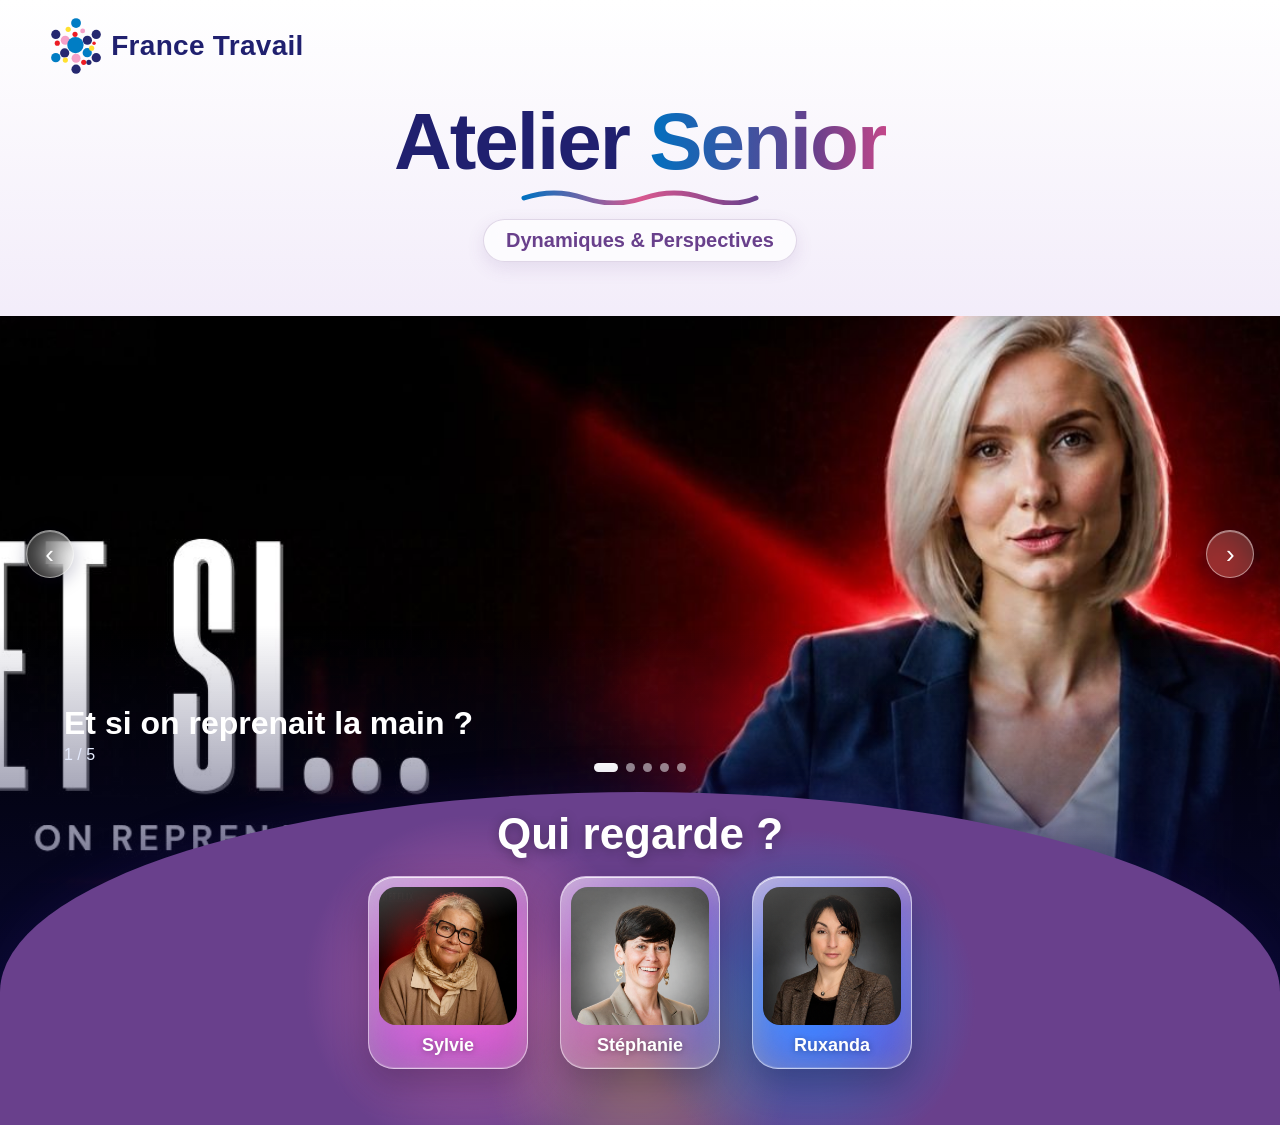
==== index.html @ e704ae7a "Add files via upload" ====
<!DOCTYPE html>
<html lang="fr">
<head>
<meta charset="utf-8">
<meta name="viewport" content="width=device-width, initial-scale=1, viewport-fit=cover">
<title>Atelier Senior</title>
<style>
:root{--bg:#141414;--fg:#fff;--muted:#b3b3b3;--red:#0070c0;--dome:clamp(80px,24vw,200px);--drop:clamp(40px,5vw,72px);box-sizing:border-box;padding-top:env(safe-area-inset-top,0px);padding-bottom:env(safe-area-inset-bottom,0px)}
html{scroll-padding-top:env(safe-area-inset-top,0px)}
*{box-sizing:border-box}
body{margin:0;background:var(--bg);color:var(--fg);font-family:"Helvetica Neue",Arial,sans-serif}
.hidden{display:none!important}
/* Accueil : fond blanc + logos en "feu d'artifice", carrousel pleine largeur, profils sur panneau bleu */
body:has(#profiles:not(.hidden)){background:#69408C}
#profiles{min-height:100vh;min-height:100dvh;display:flex;flex-direction:column;position:relative;overflow:hidden;background:linear-gradient(180deg,#fff 0,#f1eaf9 360px,#f1eaf9 100%);color:#20206f;text-align:center}
.brand{position:relative;z-index:1;align-self:flex-start;display:flex;align-items:center;gap:10px;padding:18px 4% 0}
.brand img{height:clamp(36px,6vw,56px);display:block}
.brand .wm{font-weight:800;font-size:clamp(18px,3.4vw,28px);letter-spacing:.3px;color:#20206f}
.top{position:relative;z-index:1;padding:clamp(14px,3vh,34px) 5% clamp(34px,6vh,58px)}
.top h1{margin:0;font-size:clamp(36px,7.4vw,80px);font-weight:800;letter-spacing:-.025em;line-height:1.02;color:#20206f}
.top h1 .g{background:linear-gradient(90deg,#0070c0,#69408C 70%,#c2478a);-webkit-background-clip:text;background-clip:text;color:transparent;-webkit-text-fill-color:transparent}
.top .wave{display:block;width:clamp(120px,22vw,240px);height:auto;margin:6px auto 14px}
.top p{display:inline-block;margin:0;padding:9px 22px;border-radius:999px;font-size:clamp(14px,2.2vw,20px);font-weight:700;color:#69408C;background:#ffffffb3;border:1px solid #69408c33;box-shadow:0 6px 18px #69408c1f;-webkit-backdrop-filter:blur(10px);backdrop-filter:blur(10px)}
.carousel{position:relative;z-index:1;width:100%;height:calc(min(56.25vw,68vh,760px) + var(--drop));overflow:hidden;background:#20206f}
.slide{position:absolute;inset:0;opacity:0;pointer-events:none;transition:opacity .7s;background-size:cover;background-position:center 25%;color:#fff;text-align:left}
.slide.on{opacity:1}
.slide .bg{position:absolute;inset:0;background-size:cover;background-position:center 25%;transform:scale(1);transition:transform 0s linear .8s;will-change:transform}
.slide.on .bg{transform:scale(1.14);transition:transform 9s linear}
@media (prefers-reduced-motion:reduce){.slide.on .bg{transform:none;transition:none}}
.slide .cap{position:absolute;left:0;right:0;bottom:0;padding:80px 5% calc(var(--dome) + 28px);background:linear-gradient(0deg,#0a0a3acc,#0000);font-size:clamp(18px,3.2vw,32px);font-weight:700}
.slide .cap small{display:block;color:#e6ecff;font-weight:400;font-size:clamp(12px,1.6vw,16px);margin-top:4px}
.nav{position:absolute;top:calc((100% - var(--dome)) / 2);transform:translateY(-50%);z-index:3;width:48px;height:48px;border-radius:50%;border:1px solid #ffffff73;background:#ffffff2e;-webkit-backdrop-filter:blur(12px) saturate(160%);backdrop-filter:blur(12px) saturate(160%);box-shadow:0 4px 18px #0a0a3a40,inset 0 1px 0 #ffffff66;color:#fff;font-size:26px;line-height:1;cursor:pointer;transition:background .2s,transform .2s}
.nav:hover{background:#ffffff59}
.nav:active{transform:translateY(-50%) scale(.94)}
.nav.prev{left:2%}.nav.next{right:2%}
.dots{position:absolute;bottom:calc(var(--dome) + 20px);left:0;right:0;z-index:3;display:flex;gap:8px;justify-content:center}
.dots button{width:9px;height:9px;padding:0;border-radius:50%;border:0;background:#fff8;cursor:pointer}
.dots button.on{background:#fff;width:24px;border-radius:5px}
.panel{position:relative;z-index:2;flex:1;margin-top:calc(var(--dome) * -1);border-radius:50% 50% 0 0 / var(--dome) var(--dome) 0 0;
  background:radial-gradient(circle 170px at 37% 58%,#ff7fbf8c,#ff7fbf00),radial-gradient(circle 170px at 63% 62%,#0a8de099,#0a8de000),radial-gradient(circle 150px at 50% 84%,#ffe03047,#ffe03000),#69408C;
  padding:18px 4% calc(env(safe-area-inset-bottom,0px) + 56px);box-shadow:0 -14px 34px #20106033}
.panel h2{margin:0 0 18px;line-height:1.1;font-size:clamp(26px,4.4vw,44px);font-weight:700;color:#fff;text-shadow:0 2px 12px #0000004d}
.grid{display:flex;flex-wrap:wrap;gap:clamp(14px,3vw,32px);justify-content:center}
.profile{position:relative;display:block;cursor:pointer;width:clamp(104px,19vw,160px);padding:10px 10px 12px;border-radius:26px;border:1px solid #ffffff8c;
  background:linear-gradient(145deg,#ffffff57,#ffffff14);
  -webkit-backdrop-filter:blur(22px) saturate(190%);backdrop-filter:blur(22px) saturate(190%);
  box-shadow:0 14px 34px #1408284d,inset 0 1px 0 #ffffffbf,inset 0 -1px 0 #ffffff26,inset 0 0 24px #ffffff1f;
  color:#fff;font-size:clamp(14px,2vw,18px);font-weight:600;text-shadow:0 1px 6px #00000059;transition:transform .2s,background .2s,box-shadow .2s}
.profile::before{content:"";position:absolute;inset:0;border-radius:inherit;pointer-events:none;background:linear-gradient(160deg,#ffffff4d 0%,#ffffff00 36%)}
.avatar{width:100%;aspect-ratio:1;border-radius:17px;background-size:cover;background-position:center;display:flex;align-items:center;justify-content:center;font-size:clamp(36px,7vw,64px);font-weight:700;color:#fff;border:0;transition:.15s}
.profile:hover,.profile:focus-visible{outline:none;transform:translateY(-5px);background:linear-gradient(145deg,#ffffff75,#ffffff24);box-shadow:0 20px 40px #14082866,inset 0 1px 0 #fff,inset 0 -1px 0 #ffffff33,inset 0 0 26px #ffffff2e}
.profile:focus-visible{box-shadow:0 0 0 3px #fff,0 20px 40px #14082866}
.profile span{display:block;margin-top:10px}
@media(max-width:640px){
  .carousel{height:calc(min(100vw,68vh) + var(--drop))}
  .nav{width:40px;height:40px;font-size:22px}
}
.pv{position:absolute;inset:0;width:100%;height:100%;object-fit:cover;object-position:center 30%;pointer-events:none;background:#111}
/* Navigation */
header{position:sticky;top:env(safe-area-inset-top,0px);z-index:5;display:flex;align-items:center;justify-content:space-between;padding:14px 4%;background:linear-gradient(#000c,#0000)}
.logo{color:#4aa3e8;font-weight:800;font-size:clamp(20px,4vw,30px);letter-spacing:1px}
.me{display:flex;align-items:center;gap:10px;background:none;border:0;color:#fff;cursor:pointer;font-size:14px}
.me .avatar{width:34px;font-size:16px;border-radius:4px;border:0}
.me .caret{font-size:12px;transition:transform .15s}
.me[aria-expanded="true"] .caret{transform:rotate(180deg)}
.meWrap{position:relative}
.menu{position:absolute;right:0;top:calc(100% + 8px);min-width:210px;background:#000e;border:1px solid #fff3;border-radius:8px;padding:8px;box-shadow:0 10px 34px #000b;z-index:10}
.menu button{display:flex;align-items:center;gap:12px;width:100%;background:none;border:0;color:#ddd;padding:8px;cursor:pointer;font-size:14px;border-radius:6px;text-align:left}
.menu button:hover,.menu button:focus-visible{background:#fff2;color:#fff;outline:none}
.menu .avatar{width:36px;flex:0 0 36px;font-size:16px;border-radius:4px;border:0}
.menu hr{border:0;border-top:1px solid #fff3;margin:6px 0}
/* Hero */
.hero{margin-top:-60px;min-height:52vh;display:flex;flex-direction:column;justify-content:flex-end;padding:90px 4% 40px;background:linear-gradient(0deg,var(--bg),#0000 60%),linear-gradient(120deg,#0b3f7a,#111 70%)}
.hero h2{font-size:clamp(28px,6vw,60px);margin:0 0 10px;max-width:14em}
.hero p{max-width:34em;color:#ddd;margin:0 0 18px;line-height:1.45}
.btn{background:#fff;color:#000;border:0;border-radius:4px;padding:10px 24px;font-size:16px;font-weight:700;cursor:pointer;width:max-content}
.btn:hover{background:#ddd}
/* Rangées */
.row{padding:0 4%;margin:26px 0}
.row h3{font-size:clamp(16px,2.4vw,22px);margin:0 0 10px}
.scroller{display:flex;gap:8px;overflow-x:auto;padding:6px 0 14px;scroll-snap-type:x proximity}
.card{flex:0 0 clamp(150px,22vw,260px);aspect-ratio:16/9;border-radius:4px;border:0;color:#fff;cursor:pointer;position:relative;overflow:hidden;background-size:cover;background-position:center;scroll-snap-align:start;transition:transform .15s;text-align:left;padding:0}
.card:hover,.card:focus-visible{transform:scale(1.07);z-index:2;outline:2px solid #fff}
.card .t{position:absolute;inset:auto 0 0 0;padding:22px 10px 8px;font-size:13px;font-weight:600;background:linear-gradient(0deg,#000d,#0000)}
.card .play{position:absolute;top:50%;left:50%;transform:translate(-50%,-50%);width:38px;height:38px;border-radius:50%;background:#0008;border:2px solid #fff;display:flex;align-items:center;justify-content:center;font-size:14px}
/* Lecteur */
#player{position:fixed;inset:0;z-index:20;background:#000e;display:flex;align-items:center;justify-content:center;padding:16px}
.box{width:min(1000px,100%);background:#000;border-radius:8px;overflow:hidden;position:relative}
.box video{width:100%;display:block;aspect-ratio:16/9;background:#111}
.empty{aspect-ratio:16/9;display:flex;align-items:center;justify-content:center;color:var(--muted);text-align:center;padding:20px}
.box h4{margin:0;padding:12px 16px;font-size:16px}
.close{position:absolute;top:8px;right:8px;z-index:2;width:38px;height:38px;border-radius:50%;border:0;background:#000a;color:#fff;font-size:20px;cursor:pointer}
</style>
</head>
<body>

<!-- ÉCRAN 1 : choix du profil -->
<section id="profiles">
  <div class="brand" id="brand"></div>
  <div class="top" id="top">
    <h1>Atelier <span class="g">Senior</span></h1>
    <svg class="wave" viewBox="0 0 240 16" aria-hidden="true"><defs><linearGradient id="wg" x1="0" x2="1"><stop offset="0" stop-color="#0070c0"/><stop offset=".5" stop-color="#d9588f"/><stop offset="1" stop-color="#69408C"/></linearGradient></defs><path d="M4 9 Q 34 -1 64 9 T 124 9 T 184 9 T 236 9" fill="none" stroke="url(#wg)" stroke-width="5" stroke-linecap="round"/></svg>
    <p>Dynamiques &amp; Perspectives</p>
  </div>
  <div class="carousel" id="carousel">
    <div id="slides"></div>
    <button class="nav prev" id="prev" aria-label="Précédent">‹</button>
    <button class="nav next" id="next" aria-label="Suivant">›</button>
    <div class="dots" id="dots"></div>
  </div>
  <div class="panel">
    <h2>Qui regarde ?</h2>
    <div class="grid" id="profileGrid"></div>
  </div>
</section>

<!-- ÉCRAN 2 : catalogue -->
<main id="browse" class="hidden">
  <header>
    <div class="logo">ATELIER SENIOR</div>
    <div class="meWrap">
      <button class="me" id="switch" title="Changer de profil" aria-haspopup="true" aria-expanded="false"><span id="meName"></span><div class="avatar" id="meAvatar"></div><span class="caret">▾</span></button>
      <div class="menu hidden" id="menu" role="menu"></div>
    </div>
  </header>
  <section class="hero">
    <h2 id="heroTitle"></h2>
    <p id="heroText"></p>
    <button class="btn" id="heroPlay">▶ Lecture</button>
  </section>
  <div id="rows"></div>
</main>

<!-- Lecteur vidéo -->
<div id="player" class="hidden">
  <div class="box">
    <button class="close" id="closePlayer" aria-label="Fermer">✕</button>
    <div id="playerMedia"></div>
    <h4 id="playerTitle"></h4>
  </div>
</div>

<script>
/* ============ CONFIGURATION — à modifier ============
   avatar : chemin/URL de la photo (ou data: URI). Vide = initiale colorée.
   VIDEOS : "src" = lien vers le fichier vidéo (.mp4), "thumb" = affiche (optionnel).
*/
const VIDEOS = [  /* vidéos communes à tous les profils */
  { title:"Et si on reprenait la main ?", src:"video1.mp4", thumb:"video1.jpg" },
  { title:"Dynamiser son parcours", src:"video2.mp4", thumb:"video2.jpg" },
  { title:"L'âge, barrière mentale ou vrai frein ?", src:"video3.mp4", thumb:"video3.jpg" },
  { title:"Le parcours en 4 ateliers", src:"video4.mp4", thumb:"video4.jpg" },
  { title:"Infos pratiques et invitation", src:"video5.mp4", thumb:"video5.jpg" }
];
const PROFILES = [
  { name:"Sylvie", color:"#0070c0", avatar:"Sylvie.png" },
  { name:"Stéphanie", color:"#d9588f", avatar:"Stephanie.png" },
  { name:"Ruxanda", color:"#20206f", avatar:"Ruxanda.png" }
];
/* ==================================================== */

const $ = id => document.getElementById(id);
let current = null;

/* LOGO : version vectorielle (SVG) du logo, intégrée au fichier. Sert pour l'en-tête et pour les logos du fond. */
const LOGO = "[data-uri]";
(function(){
  const b = $("brand");
  if(LOGO){ const i = document.createElement("img"); i.src = LOGO; i.alt = ""; b.appendChild(i); const s = document.createElement("span"); s.className = "wm"; s.textContent = "France Travail"; b.appendChild(s); }
  else { const s = document.createElement("span"); s.className = "wm"; s.textContent = "France Travail"; b.appendChild(s); }
})();

function paintAvatar(el, p){
  el.style.backgroundImage = "none";
  el.style.backgroundColor = p.color;
  el.textContent = p.name.trim().charAt(0).toUpperCase();
  if(p.avatar){
    const im = new Image();
    im.onload = () => { el.style.backgroundImage = `url("${p.avatar}")`; el.textContent = ""; };
    im.src = p.avatar;
  }
}

PROFILES.forEach((p,i)=>{
  const b = document.createElement("button");
  b.className = "profile";
  b.innerHTML = `<div class="avatar"></div><span></span>`;
  b.querySelector("span").textContent = p.name;
  paintAvatar(b.querySelector(".avatar"), p);
  b.onclick = () => openProfile(i);
  $("profileGrid").appendChild(b);
});

function thumbStyle(v, i, color){
  const g = `linear-gradient(${120+i*25}deg, ${color}, #1b1b1b 75%)`;
  return v.thumb ? `background-image:url("${v.thumb}"),${g}` : `background-image:${g}`;
}


/* Aperçu : utilise la vignette (thumb) si elle existe, sinon la 1re image de la vidéo */
function attachPreview(el, v){
  const addVideo = () => {
    if(!v.src) return;
    const pv = document.createElement("video");
    pv.className = "pv"; pv.muted = true; pv.playsInline = true; pv.preload = "metadata";
    pv.setAttribute("aria-hidden","true");
    pv.src = v.src + "#t=1";
    el.insertBefore(pv, el.firstChild);
  };
  if(v.thumb){ const im = new Image(); im.onerror = addVideo; im.src = v.thumb; }
  else addVideo();
}

function closeMenu(){ $("menu").classList.add("hidden"); $("switch").setAttribute("aria-expanded","false"); }
function buildMenu(){
  const m = $("menu"); m.innerHTML = "";
  PROFILES.forEach((p,idx)=>{
    if(p === current) return;
    const b = document.createElement("button"); b.setAttribute("role","menuitem");
    b.innerHTML = `<div class="avatar"></div><span></span>`;
    b.querySelector("span").textContent = p.name;
    paintAvatar(b.querySelector(".avatar"), p);
    b.onclick = () => openProfile(idx);
    m.appendChild(b);
  });
  m.appendChild(document.createElement("hr"));
  const home = document.createElement("button"); home.setAttribute("role","menuitem");
  home.textContent = "Retour à l'accueil";
  home.onclick = () => { closeMenu(); $("browse").classList.add("hidden"); $("profiles").classList.remove("hidden"); window.scrollTo(0,0); };
  m.appendChild(home);
}

function openProfile(i){
  current = PROFILES[i];
  closeMenu(); buildMenu();
  $("profiles").classList.add("hidden");
  $("browse").classList.remove("hidden");
  $("meName").textContent = current.name;
  paintAvatar($("meAvatar"), current);
  const vids = current.videos || VIDEOS;
  const first = vids[0];
  $("heroTitle").textContent = first ? first.title : "Bienvenue";
  $("heroText").textContent = `Sélection pour ${current.name}. Choisis une vidéo ci-dessous pour la lancer.`;
  $("heroPlay").onclick = () => first && play(first);

  const rows = $("rows"); rows.innerHTML = "";
  const groups = [
    ["Reprendre la lecture", vids.slice(0,3)],
    [`Sélection de ${current.name}`, vids],
    ["Tendances actuelles", [...vids].reverse()]
  ];
  groups.forEach(([title, list])=>{
    if(!list.length) return;
    const r = document.createElement("section"); r.className = "row";
    r.innerHTML = `<h3></h3><div class="scroller"></div>`;
    r.querySelector("h3").textContent = title;
    list.forEach((v,k)=>{
      const c = document.createElement("button"); c.className = "card";
      c.setAttribute("style", thumbStyle(v,k,current.color));
      c.innerHTML = `<div class="play">▶</div><div class="t"></div>`;
      c.querySelector(".t").textContent = v.title;
      attachPreview(c, v);
      c.onclick = () => play(v);
      r.querySelector(".scroller").appendChild(c);
    });
    rows.appendChild(r);
  });
  window.scrollTo(0,0);
}

function fsElement(){ return document.fullscreenElement || document.webkitFullscreenElement; }
function exitFs(){
  try{
    if(document.exitFullscreen) return document.exitFullscreen();
    if(document.webkitExitFullscreen) return document.webkitExitFullscreen();
  }catch(e){}
}
function play(v){
  $("playerTitle").textContent = v.title;
  const m = $("playerMedia"); m.innerHTML = "";
  $("player").classList.remove("hidden");
  if(!v.src){
    m.innerHTML = `<div class="empty">Vidéo à venir — ajoute le lien du fichier dans la configuration.</div>`;
    return;
  }
  const el = document.createElement("video");
  el.src = v.src; el.controls = true; el.autoplay = true; el.playsInline = true;
  if(v.thumb) el.poster = v.thumb;
  el.onerror = () => { exitFs(); m.innerHTML = `<div class="empty">Vidéo introuvable — vérifie le nom du fichier.</div>`; };
  el.onended = () => closePlayer();               /* fin de la vidéo : retour au catalogue */
  el.addEventListener("webkitendfullscreen", closePlayer);  /* iPhone / iPad : sortie du plein écran */
  m.appendChild(el);
  /* Plein écran (doit être demandé pendant le clic) */
  try{
    if(el.requestFullscreen) el.requestFullscreen().catch(()=>{});
    else if(el.webkitRequestFullscreen) el.webkitRequestFullscreen();
    else if(el.webkitEnterFullscreen){            /* iPhone : après le chargement */
      el.addEventListener("loadedmetadata", () => { try{ el.webkitEnterFullscreen(); }catch(e){} }, {once:true});
    }
  }catch(e){}
}
function closePlayer(){
  const v = $("playerMedia").querySelector("video"); if(v) v.pause();
  if(fsElement()) exitFs();
  $("playerMedia").innerHTML = ""; $("player").classList.add("hidden");
}
/* Quitter le plein écran (Échap, bouton retour…) ferme aussi le lecteur */
["fullscreenchange","webkitfullscreenchange"].forEach(ev =>
  document.addEventListener(ev, () => { if(!fsElement() && !$("player").classList.contains("hidden")) closePlayer(); })
);
$("closePlayer").onclick = closePlayer;
$("player").onclick = e => { if(e.target === $("player")) closePlayer(); };
document.addEventListener("keydown", e => { if(e.key === "Escape"){ closePlayer(); closeMenu(); } });
$("switch").onclick = e => {
  e.stopPropagation();
  const open = $("menu").classList.toggle("hidden") === false;
  $("switch").setAttribute("aria-expanded", open ? "true" : "false");
};
document.addEventListener("click", e => { if(!e.target.closest(".meWrap")) closeMenu(); });

/* Carrousel de la page d'accueil */
(function(){
  const slides=$("slides"), dots=$("dots"), palette=["#0070c0","#20206f","#c2478a","#0a4a8a","#8a3a7a"];
  let idx=0, timer;
  VIDEOS.forEach((v,i)=>{
    const b=document.createElement("div"); b.className="slide";
    { const g=`linear-gradient(${120+i*30}deg,${palette[i%palette.length]},#111 80%)`; const bg=document.createElement("div"); bg.className="bg"; bg.setAttribute("style", v.thumb?`background-image:url("${v.thumb}"),${g}`:`background-image:${g}`); b.appendChild(bg); }
    b.insertAdjacentHTML("beforeend",'<div class="cap"></div>');
    b.querySelector(".cap").innerHTML="";
    const t=document.createElement("span"); t.textContent=v.title;
    const sm=document.createElement("small"); sm.textContent=(i+1)+" / "+VIDEOS.length;
    b.querySelector(".cap").append(t,sm);
    slides.appendChild(b);
    const d=document.createElement("button"); d.setAttribute("aria-label","Vidéo "+(i+1)); d.onclick=()=>{go(i);restart();};
    dots.appendChild(d);
  });
  function go(n){
    idx=(n+VIDEOS.length)%VIDEOS.length;
    [...slides.children].forEach((e,i)=>e.classList.toggle("on",i===idx));
    [...dots.children].forEach((e,i)=>e.classList.toggle("on",i===idx));
  }
  function restart(){clearInterval(timer);timer=setInterval(()=>go(idx+1),6500);}
  $("prev").onclick=()=>{go(idx-1);restart();};
  $("next").onclick=()=>{go(idx+1);restart();};
  let sx=null;   /* balayage au doigt */
  $("carousel").addEventListener("touchstart",e=>{sx=e.touches[0].clientX;},{passive:true});
  $("carousel").addEventListener("touchend",e=>{
    if(sx===null) return;
    const dx=e.changedTouches[0].clientX-sx; sx=null;
    if(Math.abs(dx)>40){ go(idx+(dx<0?1:-1)); restart(); }
  },{passive:true});
  $("carousel").onmouseenter=()=>clearInterval(timer);
  $("carousel").onmouseleave=restart;
  requestAnimationFrame(()=>requestAnimationFrame(()=>go(0)));   /* laisse le navigateur peindre l'état initial pour que le zoom démarre */
  restart();
})();

</script>
</body>
</html>
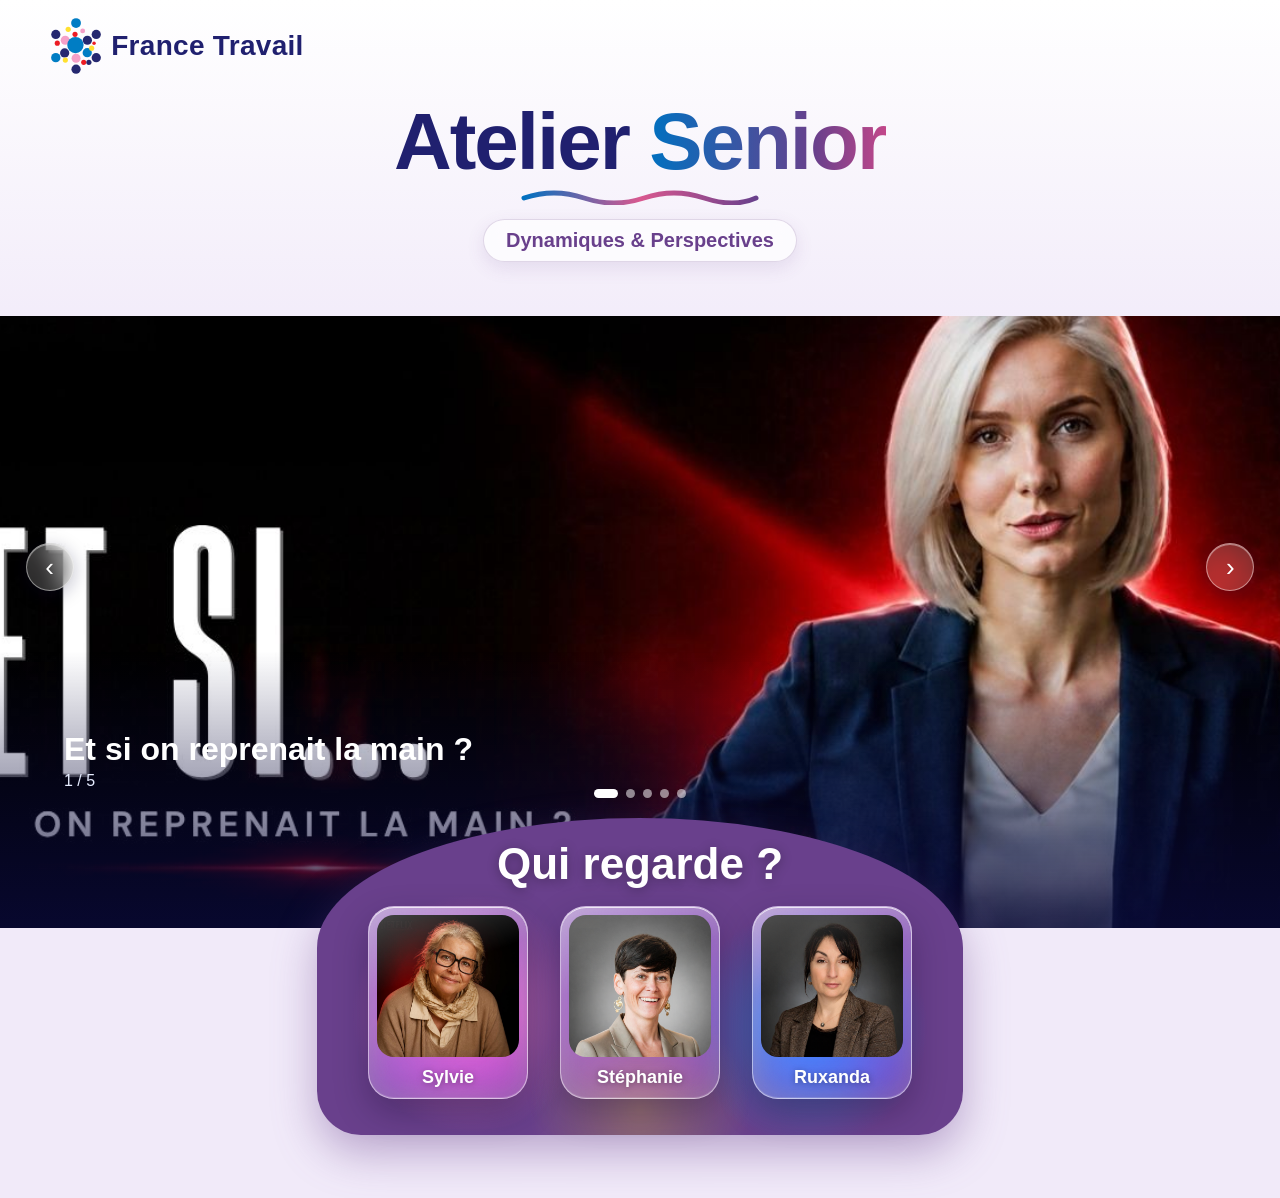
==== commit 21526096: "Add files via upload" ====
--- a/index.html
+++ b/index.html
@@ -5,13 +5,13 @@
 <meta name="viewport" content="width=device-width, initial-scale=1, viewport-fit=cover">
 <title>Atelier Senior</title>
 <style>
-:root{--bg:#141414;--fg:#fff;--muted:#b3b3b3;--red:#0070c0;--dome:clamp(80px,24vw,200px);--drop:clamp(40px,5vw,72px);box-sizing:border-box;padding-top:env(safe-area-inset-top,0px);padding-bottom:env(safe-area-inset-bottom,0px)}
+:root{--bg:#141414;--fg:#fff;--muted:#b3b3b3;--red:#0070c0;--dome:clamp(60px,9vw,110px);--curve:clamp(70px,12vw,130px);--drop:0px;box-sizing:border-box;padding-top:env(safe-area-inset-top,0px);padding-bottom:env(safe-area-inset-bottom,0px)}
 html{scroll-padding-top:env(safe-area-inset-top,0px)}
 *{box-sizing:border-box}
 body{margin:0;background:var(--bg);color:var(--fg);font-family:"Helvetica Neue",Arial,sans-serif}
 .hidden{display:none!important}
 /* Accueil : fond blanc + logos en "feu d'artifice", carrousel pleine largeur, profils sur panneau bleu */
-body:has(#profiles:not(.hidden)){background:#69408C}
+body:has(#profiles:not(.hidden)){background:#f1eaf9}
 #profiles{min-height:100vh;min-height:100dvh;display:flex;flex-direction:column;position:relative;overflow:hidden;background:linear-gradient(180deg,#fff 0,#f1eaf9 360px,#f1eaf9 100%);color:#20206f;text-align:center}
 .brand{position:relative;z-index:1;align-self:flex-start;display:flex;align-items:center;gap:10px;padding:18px 4% 0}
 .brand img{height:clamp(36px,6vw,56px);display:block}
@@ -36,12 +36,35 @@
 .dots{position:absolute;bottom:calc(var(--dome) + 20px);left:0;right:0;z-index:3;display:flex;gap:8px;justify-content:center}
 .dots button{width:9px;height:9px;padding:0;border-radius:50%;border:0;background:#fff8;cursor:pointer}
 .dots button.on{background:#fff;width:24px;border-radius:5px}
-.panel{position:relative;z-index:2;flex:1;margin-top:calc(var(--dome) * -1);border-radius:50% 50% 0 0 / var(--dome) var(--dome) 0 0;
-  background:radial-gradient(circle 170px at 37% 58%,#ff7fbf8c,#ff7fbf00),radial-gradient(circle 170px at 63% 62%,#0a8de099,#0a8de000),radial-gradient(circle 150px at 50% 84%,#ffe03047,#ffe03000),#69408C;
-  padding:18px 4% calc(env(safe-area-inset-bottom,0px) + 56px);box-shadow:0 -14px 34px #20106033}
+.panelSlot{position:relative;z-index:2;width:fit-content;max-width:calc(100% - 16px);margin:calc(var(--dome) * -1) auto clamp(36px,7vh,64px)}
+.panelWrap{filter:drop-shadow(0 18px 22px #69408c66)}
+.panel{border-radius:50% 50% 44px 44px / var(--curve) var(--curve) 44px 44px;
+  background:radial-gradient(circle 120px at 24% 62%,#ff7fbf8c,#ff7fbf00),radial-gradient(circle 120px at 76% 66%,#0a8de099,#0a8de000),radial-gradient(circle 110px at 50% 92%,#ffe03047,#ffe03000),#69408C;
+  padding:22px clamp(18px,4vw,52px) clamp(26px,4vh,38px)}
+/* Apparition : une bulle monte du bas de l'écran, grossit en bloc, puis les profils apparaissent */
+@keyframes bubbleRise{
+  0%{transform:translateY(var(--rise,100vh));animation-timing-function:cubic-bezier(.22,.75,.3,1)}
+  78%{transform:translateY(-14px);animation-timing-function:ease-in-out}
+  100%{transform:translateY(0)}
+}
+@keyframes bubbleGrow{
+  0%{clip-path:circle(5% at 50% 100%)}
+  100%{clip-path:circle(115% at 50% 100%)}
+}
+@keyframes fadeUp{from{opacity:0;transform:translateY(14px)}to{opacity:1;transform:none}}
+@keyframes popIn{0%{opacity:0;transform:translateY(26px) scale(.6)}100%{opacity:1;transform:none}}
+.panelWrap{animation:bubbleRise 1.7s linear .1s backwards paused}
+.panel{animation:bubbleGrow 1.5s cubic-bezier(.3,.7,.2,1) .1s backwards paused}
+.panel h2{animation:fadeUp .7s ease-out 1.05s backwards paused}
+.profile{animation:popIn .75s cubic-bezier(.2,1.5,.4,1) backwards paused}
+.profile:nth-child(1){animation-delay:1.1s}
+.profile:nth-child(2){animation-delay:1.25s}
+.profile:nth-child(3){animation-delay:1.4s}
+.panelWrap.go,.panelWrap.go .panel,.panelWrap.go h2,.panelWrap.go .profile{animation-play-state:running}
+@media (prefers-reduced-motion:reduce){.panelWrap,.panel,.panel h2,.profile{animation:none!important}}
 .panel h2{margin:0 0 18px;line-height:1.1;font-size:clamp(26px,4.4vw,44px);font-weight:700;color:#fff;text-shadow:0 2px 12px #0000004d}
-.grid{display:flex;flex-wrap:wrap;gap:clamp(14px,3vw,32px);justify-content:center}
-.profile{position:relative;display:block;cursor:pointer;width:clamp(104px,19vw,160px);padding:10px 10px 12px;border-radius:26px;border:1px solid #ffffff8c;
+.grid{display:flex;flex-wrap:nowrap;gap:clamp(10px,3vw,32px);justify-content:center}
+.profile{position:relative;display:block;cursor:pointer;width:clamp(84px,26vw,160px);padding:8px 8px 10px;border-radius:26px;border:1px solid #ffffff8c;
   background:linear-gradient(145deg,#ffffff57,#ffffff14);
   -webkit-backdrop-filter:blur(22px) saturate(190%);backdrop-filter:blur(22px) saturate(190%);
   box-shadow:0 14px 34px #1408284d,inset 0 1px 0 #ffffffbf,inset 0 -1px 0 #ffffff26,inset 0 0 24px #ffffff1f;
@@ -108,9 +131,13 @@
     <button class="nav next" id="next" aria-label="Suivant">›</button>
     <div class="dots" id="dots"></div>
   </div>
-  <div class="panel">
-    <h2>Qui regarde ?</h2>
-    <div class="grid" id="profileGrid"></div>
+  <div class="panelSlot" id="panelSlot">
+    <div class="panelWrap" id="panelWrap">
+      <div class="panel">
+        <h2>Qui regarde ?</h2>
+        <div class="grid" id="profileGrid"></div>
+      </div>
+    </div>
   </div>
 </section>
 
@@ -226,12 +253,13 @@
   m.appendChild(document.createElement("hr"));
   const home = document.createElement("button"); home.setAttribute("role","menuitem");
   home.textContent = "Retour à l'accueil";
-  home.onclick = () => { closeMenu(); $("browse").classList.add("hidden"); $("profiles").classList.remove("hidden"); window.scrollTo(0,0); };
+  home.onclick = () => { closeMenu(); $("browse").classList.add("hidden"); $("panelWrap").classList.remove("go"); $("profiles").classList.remove("hidden"); window.scrollTo(0,0); };
   m.appendChild(home);
 }
 
 function openProfile(i){
   current = PROFILES[i];
+  $("panelWrap").classList.remove("go");
   closeMenu(); buildMenu();
   $("profiles").classList.add("hidden");
   $("browse").classList.remove("hidden");
@@ -355,6 +383,19 @@
   restart();
 })();
 
+
+/* La bulle part du bas de l'écran et monte jusqu'à sa place ; elle démarre quand elle devient visible */
+(function(){
+  const wrap=$("panelWrap");
+  function setRise(){
+    const r=$("panelSlot").getBoundingClientRect();   /* position finale (la bulle, elle, est décalée) */
+    wrap.style.setProperty("--rise", Math.max(120, innerHeight - r.top + 40) + "px");
+  }
+  if(!("IntersectionObserver" in window)){ wrap.classList.add("go"); return; }
+  new IntersectionObserver(es=>{
+    es.forEach(e=>{ if(e.isIntersecting && !wrap.classList.contains("go")){ setRise(); wrap.classList.add("go"); } });
+  },{threshold:.35}).observe($("panelSlot"));
+})();
 </script>
 </body>
 </html>
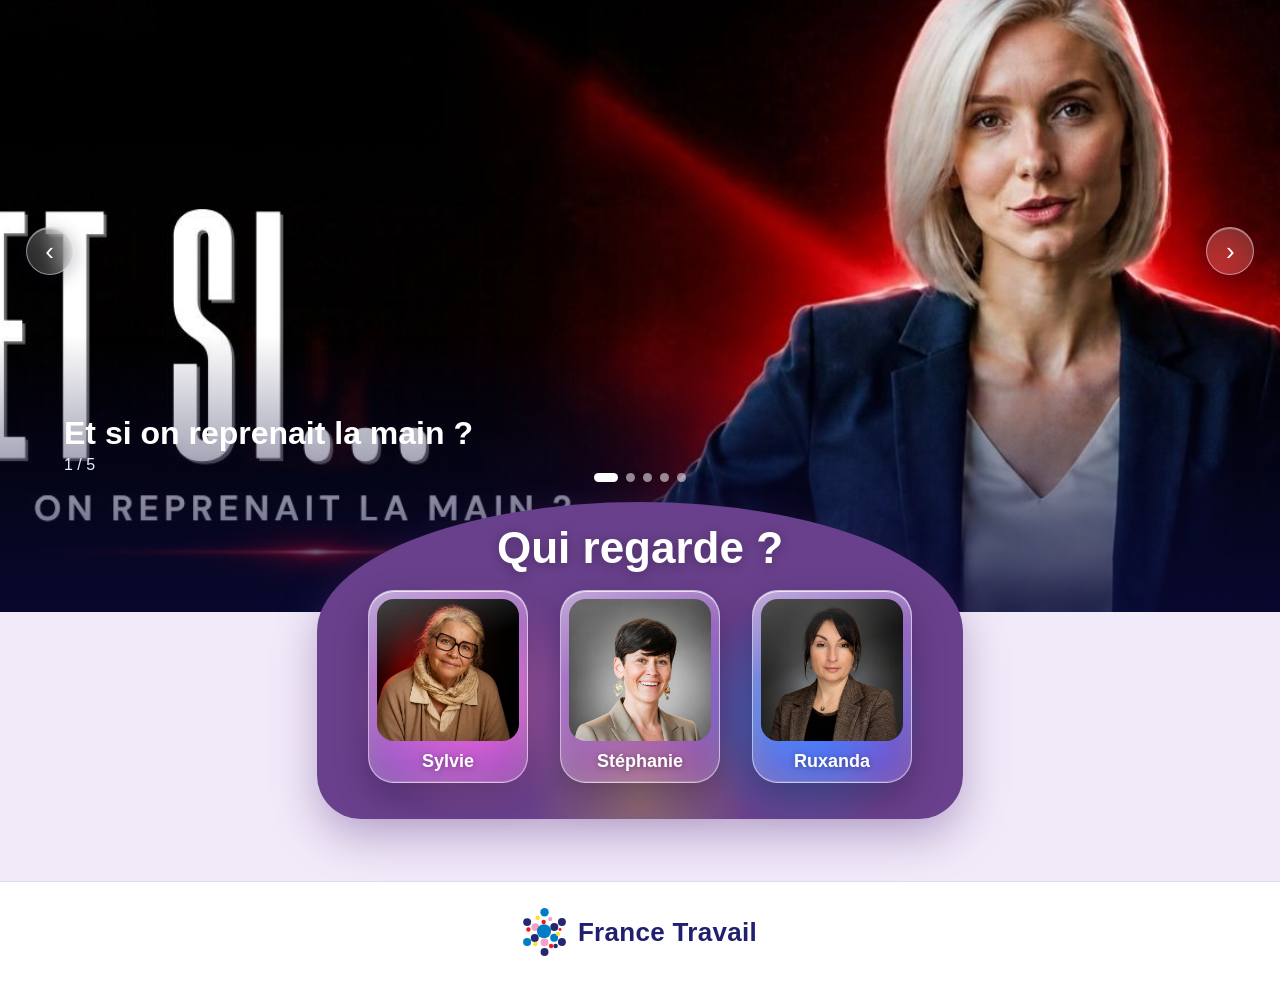
==== commit 86d0ed78: "Add files via upload" ====
--- a/index.html
+++ b/index.html
@@ -11,16 +11,12 @@
 body{margin:0;background:var(--bg);color:var(--fg);font-family:"Helvetica Neue",Arial,sans-serif}
 .hidden{display:none!important}
 /* Accueil : fond blanc + logos en "feu d'artifice", carrousel pleine largeur, profils sur panneau bleu */
-body:has(#profiles:not(.hidden)){background:#f1eaf9}
-#profiles{min-height:100vh;min-height:100dvh;display:flex;flex-direction:column;position:relative;overflow:hidden;background:linear-gradient(180deg,#fff 0,#f1eaf9 360px,#f1eaf9 100%);color:#20206f;text-align:center}
-.brand{position:relative;z-index:1;align-self:flex-start;display:flex;align-items:center;gap:10px;padding:18px 4% 0}
-.brand img{height:clamp(36px,6vw,56px);display:block}
-.brand .wm{font-weight:800;font-size:clamp(18px,3.4vw,28px);letter-spacing:.3px;color:#20206f}
-.top{position:relative;z-index:1;padding:clamp(14px,3vh,34px) 5% clamp(34px,6vh,58px)}
-.top h1{margin:0;font-size:clamp(36px,7.4vw,80px);font-weight:800;letter-spacing:-.025em;line-height:1.02;color:#20206f}
-.top h1 .g{background:linear-gradient(90deg,#0070c0,#69408C 70%,#c2478a);-webkit-background-clip:text;background-clip:text;color:transparent;-webkit-text-fill-color:transparent}
-.top .wave{display:block;width:clamp(120px,22vw,240px);height:auto;margin:6px auto 14px}
-.top p{display:inline-block;margin:0;padding:9px 22px;border-radius:999px;font-size:clamp(14px,2.2vw,20px);font-weight:700;color:#69408C;background:#ffffffb3;border:1px solid #69408c33;box-shadow:0 6px 18px #69408c1f;-webkit-backdrop-filter:blur(10px);backdrop-filter:blur(10px)}
+body:has(#profiles:not(.hidden)){background:#fff}
+#profiles{min-height:100vh;min-height:100dvh;display:flex;flex-direction:column;position:relative;overflow:hidden;background:#f1eaf9;color:#20206f;text-align:center}
+.foot{position:relative;z-index:1;margin-top:auto;background:#fff;display:flex;justify-content:center;padding:26px 4% calc(26px + env(safe-area-inset-bottom,0px));box-shadow:0 -1px 0 #69408c1a}
+.brand{display:flex;align-items:center;justify-content:center;gap:12px}
+.brand img{height:clamp(34px,5vw,48px);display:block}
+.brand .wm{font-weight:800;font-size:clamp(18px,3vw,26px);letter-spacing:.3px;color:#20206f}
 .carousel{position:relative;z-index:1;width:100%;height:calc(min(56.25vw,68vh,760px) + var(--drop));overflow:hidden;background:#20206f}
 .slide{position:absolute;inset:0;opacity:0;pointer-events:none;transition:opacity .7s;background-size:cover;background-position:center 25%;color:#fff;text-align:left}
 .slide.on{opacity:1}
@@ -119,12 +115,6 @@
 
 <!-- ÉCRAN 1 : choix du profil -->
 <section id="profiles">
-  <div class="brand" id="brand"></div>
-  <div class="top" id="top">
-    <h1>Atelier <span class="g">Senior</span></h1>
-    <svg class="wave" viewBox="0 0 240 16" aria-hidden="true"><defs><linearGradient id="wg" x1="0" x2="1"><stop offset="0" stop-color="#0070c0"/><stop offset=".5" stop-color="#d9588f"/><stop offset="1" stop-color="#69408C"/></linearGradient></defs><path d="M4 9 Q 34 -1 64 9 T 124 9 T 184 9 T 236 9" fill="none" stroke="url(#wg)" stroke-width="5" stroke-linecap="round"/></svg>
-    <p>Dynamiques &amp; Perspectives</p>
-  </div>
   <div class="carousel" id="carousel">
     <div id="slides"></div>
     <button class="nav prev" id="prev" aria-label="Précédent">‹</button>
@@ -139,6 +129,7 @@
       </div>
     </div>
   </div>
+  <footer class="foot"><div class="brand" id="brand"></div></footer>
 </section>
 
 <!-- ÉCRAN 2 : catalogue -->
